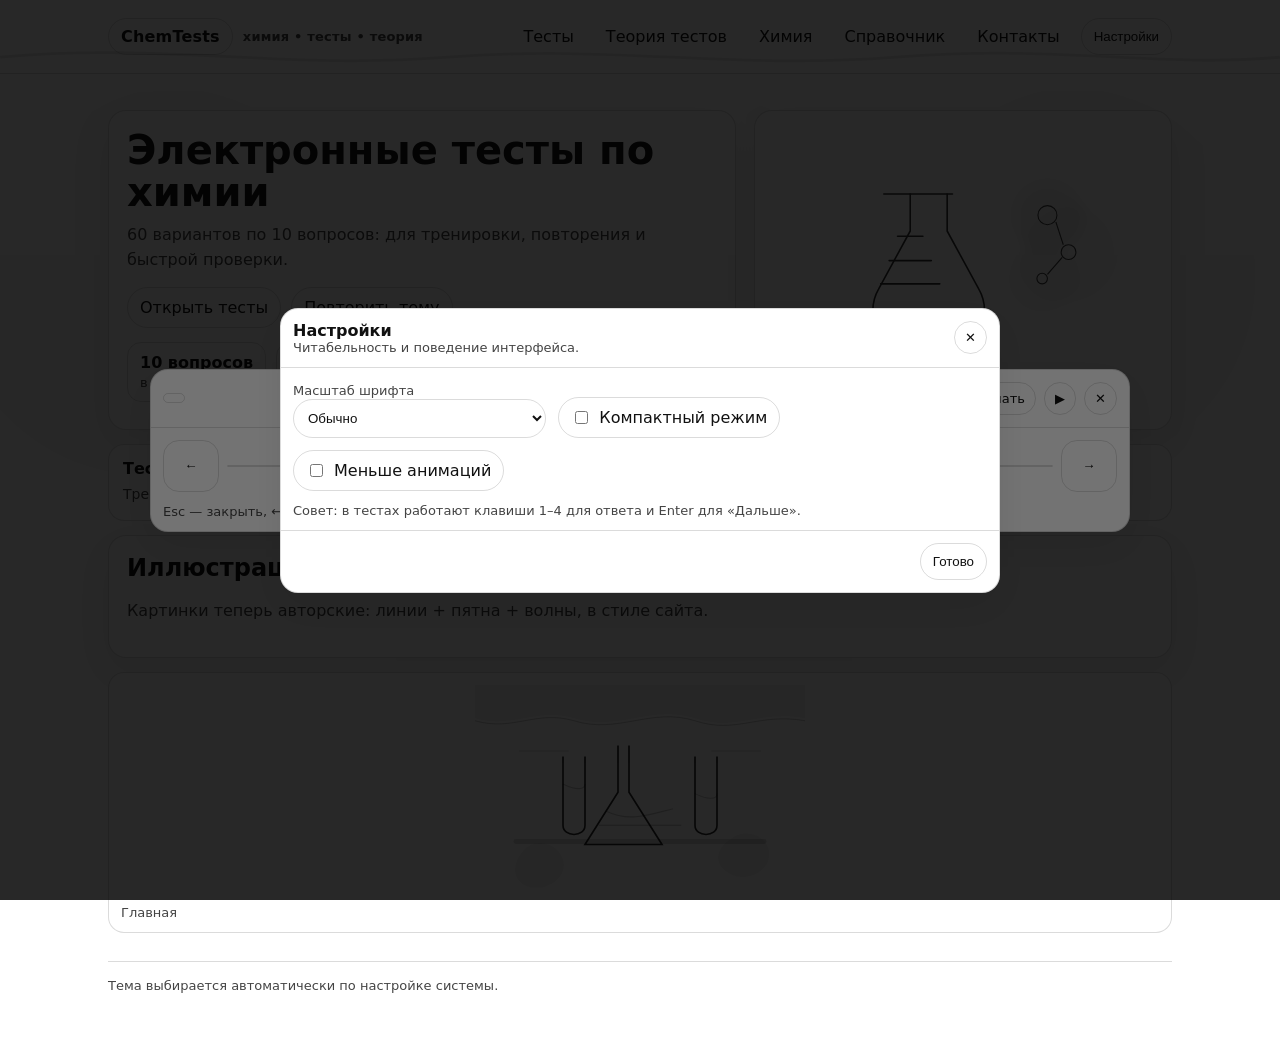
==== index.html @ afcd8334 "Remove gallery from navigation; replace real photos with custom ink+wave SVG illustrations; add UI s" ====
<!doctype html>
<html lang="ru">
<head>
  <meta charset="utf-8"/>
  <meta name="viewport" content="width=device-width,initial-scale=1"/>
  <title>Электронные тесты по химии</title>
  <link rel="manifest" href="./manifest.webmanifest"/>
  <link rel="stylesheet" href="./assets/css/styles.css"/>
  <link rel="icon" href="./assets/icons/favicon.svg" type="image/svg+xml"/>
  <meta name="description" content="Тесты по химии: короткие тренировки и контрольные варианты."/>
</head>
<body data-ink="a">
  <header class="nav">
    <div class="container nav-inner">
      <a class="brand" href="./index.html" aria-label="На главную">
        <span class="pill">ChemTests</span>
        <span class="small">химия • тесты • теория</span>
      </a>

      <nav class="navlinks" aria-label="Навигация">
        <a href="./tests.html">Тесты</a>
        <a href="./theory-tests.html">Теория тестов</a>
        <a href="./chemistry.html">Химия</a>
        <a href="./glossary.html">Справочник</a>
        <a href="./contact.html">Контакты</a>
      </nav>
    </div>
  </header>

  <main class="container">
    <section class="hero">
      <div class="card">
        <div class="card-pad">
          <h1 class="h1">Электронные тесты по химии</h1>
          <p class="lead">60 вариантов по 10 вопросов: для тренировки, повторения и быстрой проверки.</p>

          <div class="form-actions">
            <a class="btn" href="./tests.html">Открыть тесты</a>
            <a class="btn btn-ghost" href="./chemistry.html">Повторить тему</a>
          </div>

          <div class="kpis" aria-label="Что внутри">
            <div class="kpi"><b>10 вопросов</b><span class="small">в каждом тесте</span></div>
            <div class="kpi"><b>Экзамен‑режим</b><span class="small">без подсказок</span></div>
            <div class="kpi"><b>Прогресс</b><span class="small">сохраняется в браузере</span></div>
          </div>
        </div>
      </div>

      <div class="card hero-visual" aria-hidden="true">
        <div class="card-pad">
          <img class="hero-ill" src="./assets/img/hero-lab.svg" alt=""/>
        </div>
      </div>
    </section>

    <section class="grid" aria-label="Разделы">
      <a class="tile tile-link" href="./tests.html">
        <h3>Тесты</h3>
        <p>Тренировка и экзамен, хоткеи 1–4 и Enter.</p>
      </a>
      <a class="tile tile-link" href="./theory-tests.html">
        <h3>Теория тестов</h3>
        <p>Коротко о том, как делать задания.</p>
      </a>
      <a class="tile tile-link" href="./glossary.html">
        <h3>Справочник</h3>
        <p>Определения и быстрые подсказки.</p>
      </a>
    </section>

    <div class="card" style="margin-top:14px">
      <div class="card-pad">
        <h2>Иллюстрация</h2>
        <p>Картинки теперь авторские: линии + пятна + волны, в стиле сайта.</p>
      </div>
    </div>

    <section class="gallery is-single" style="margin-top:14px" aria-label="Иллюстрация на странице">
      <figure class="imgcard">
        <img class="illus" src="./assets/img/illus/index.svg" alt="Иллюстрация: лаборатория"/>
        <figcaption class="small">Главная</figcaption>
      </figure>
    </section>

    <div class="footer">
      <hr class="sep"/>
      <div class="small">Тема выбирается автоматически по настройке системы.</div>
    </div>
  </main>

  <script type="module">
    import "./assets/js/prefs.js";
    import { wirePWA } from "./assets/js/app.js";
    wirePWA();
  </script>
</body>
</html>
---- assets/css/styles.css ----
:root{
  --bg:#ffffff;
  --card:#ffffff;
  --text:#111111;
  --muted:#444444;
  --border: rgba(0,0,0,.14);
  --shadow: 0 14px 40px rgba(0,0,0,.08);
  --radius: 18px;
  --max: 1100px;
  --font-scale: 1;
  --focus: rgba(0,0,0,.92);
  color-scheme: light;
}

[data-theme="dark"]{
  --bg:#000000;
  --card:#0f0f10;
  --text:#ffffff;
  --muted:#cfcfcf;
  --border: rgba(255,255,255,.14);
  --shadow: 0 14px 40px rgba(0,0,0,.55);
  --focus: rgba(255,255,255,.92);
  color-scheme: dark;
}

*{box-sizing:border-box}
html{font-size: calc(16px * var(--font-scale));}
html,body{margin:0;padding:0;font-family:system-ui,-apple-system,Segoe UI,Roboto,Ubuntu,Cantarell,Arial}

body{background: var(--bg);color:var(--text);position: relative;}

body::before{
  content:"";
  position: fixed;
  inset: 0;
  z-index: -1;
  pointer-events: none;
  background-repeat: repeat;
  background-size: 900px 700px;
  opacity: .22;
}

body[data-ink="a"]::before{ background-image: url("../img/ink-bg-a-light.svg"); }
body[data-ink="b"]::before{ background-image: url("../img/ink-bg-b-light.svg"); }
body[data-ink="c"]::before{ background-image: url("../img/ink-bg-c-light.svg"); }
body:not([data-ink])::before{ background-image: url("../img/ink-bg-a-light.svg"); }

[data-theme="dark"] body[data-ink="a"]::before{ background-image: url("../img/ink-bg-a-dark.svg"); }
[data-theme="dark"] body[data-ink="b"]::before{ background-image: url("../img/ink-bg-b-dark.svg"); }
[data-theme="dark"] body[data-ink="c"]::before{ background-image: url("../img/ink-bg-c-dark.svg"); }
[data-theme="dark"] body:not([data-ink])::before{ background-image: url("../img/ink-bg-a-dark.svg"); }

a{color:inherit;text-decoration:none}
.container{max-width:var(--max);margin:0 auto;padding:18px}

:focus-visible{outline: 3px solid var(--focus);outline-offset: 3px;border-radius: 12px;}

@media (prefers-reduced-motion: reduce){
  *{ animation: none !important; transition: none !important; }
  html{ scroll-behavior: auto; }
}
[data-motion="reduce"] *{ animation:none !important; transition:none !important; }

.nav{position: sticky; top: 0; z-index: 50;background: var(--bg);border-bottom: 1px solid var(--border);overflow:hidden;}
.nav::before{
  content:"";
  position:absolute;
  left:0;right:0;bottom:-1px;
  height: 56px;
  pointer-events:none;
  background-image: url("../img/header-wave-light.svg");
  background-repeat:no-repeat;
  background-position: center bottom;
  background-size: 100% 100%;
  opacity: .85;
}
[data-theme="dark"] .nav::before{ background-image: url("../img/header-wave-dark.svg"); }
.nav-inner{display:flex;gap:14px;align-items:center;justify-content:space-between;position:relative;z-index:1}
.brand{display:flex;gap:10px;align-items:center;font-weight:800;letter-spacing:.2px}
.pill{padding:8px 12px;border:1px solid var(--border);border-radius:999px;background:transparent}

.navlinks{display:flex;flex-wrap:wrap;gap:10px;justify-content:flex-end;align-items:center}
.navlinks a{padding:8px 10px;border-radius:999px;border:1px solid transparent}
.navlinks a:hover{border-color:var(--border);background:transparent}

.btn{cursor:pointer;border:1px solid var(--border);background: transparent;color:var(--text);padding:10px 12px;border-radius:999px;}
.btn:hover{border-color: rgba(0,0,0,.25);}
[data-theme="dark"] .btn:hover{border-color: rgba(255,255,255,.28);}
.btn:active{transform: translateY(1px)}
.btn-ghost{background:transparent}

.select{padding:10px 10px;border-radius: 999px;border:1px solid var(--border);background: transparent;color: var(--text);}

.card{background: var(--card);border:1px solid var(--border);box-shadow: var(--shadow);border-radius: var(--radius);overflow:hidden;}
.card-pad{padding:18px}

.h1{font-size: 40px; line-height: 1.05; margin: 0 0 10px}
.lead{color:var(--muted);margin:0 0 14px;font-size:16px;line-height:1.55}

.kpis{display:flex;gap:10px;flex-wrap:wrap;margin-top:14px}
.kpi{padding:10px 12px;border:1px solid var(--border);border-radius:14px;background:transparent}
.kpi b{display:block}

.hero{margin-top:18px;display:grid; grid-template-columns: 1.2fr .8fr; gap:18px;}
.hero-visual{min-height: 320px;display:flex;align-items:center;justify-content:center}
.hero-ill{max-width:100%;height:auto;opacity:.95}

.grid{display:grid;grid-template-columns: repeat(3, 1fr);gap:14px;margin-top:14px}
.tile{padding:14px;border:1px solid var(--border);border-radius: 16px;background: var(--card)}
.tile h3{margin:0 0 6px;font-size:16px}
.tile p{margin:0;color:var(--muted);font-size:14px;line-height:1.55}
.tile-link{display:block}
.tile-link:hover{border-color: rgba(0,0,0,.25)}
[data-theme="dark"] .tile-link:hover{border-color: rgba(255,255,255,.28)}

.footer{margin:28px 0 40px;color:var(--muted);font-size:13px}
hr.sep{border:0;border-top:1px solid var(--border);margin:16px 0}

h2{margin:0 0 10px}
p{color:var(--muted);line-height:1.6}
ul{margin:8px 0 0 18px;color:var(--muted);line-height:1.7}

input, textarea, select{width:100%;padding:12px 12px;border-radius: 14px;border:1px solid var(--border);background: transparent;color: var(--text);outline:none;}
textarea{min-height:120px;resize:vertical}

.form-row{display:grid;grid-template-columns: 1fr 1fr;gap:12px}
.form-actions{display:flex;gap:10px;flex-wrap:wrap;margin-top:10px}

.quiz{display:grid; grid-template-columns: .9fr 1.1fr; gap:14px;}
.quiz-list .item{padding:12px;border:1px solid var(--border);border-radius: 16px;background: var(--card);cursor:pointer;margin-bottom:10px;}
.quiz-list .item:hover{border-color: rgba(0,0,0,.25)}
[data-theme="dark"] .quiz-list .item:hover{border-color: rgba(255,255,255,.28)}

.tag{display:inline-block;padding:4px 8px;border-radius:999px;border:1px solid var(--border);color:var(--muted);font-size:12px}
.qtitle{margin:0 0 8px;color:var(--text)}

.answer{display:block;margin:8px 0;padding:10px 12px;border:1px solid var(--border);border-radius:14px;background:transparent;cursor:pointer;}
.answer:hover{border-color: rgba(0,0,0,.25)}
[data-theme="dark"] .answer:hover{border-color: rgba(255,255,255,.28)}
.answer input{width:auto;margin-right:8px}

.small{font-size:13px;color:var(--muted)}
.hidden{display:none}

.callout{margin-top:12px;padding:12px;border-radius: 14px;border:1px solid var(--border);background: var(--card)}

.gallery{display:grid; grid-template-columns: repeat(3, 1fr); gap:12px;}
.gallery.is-single{grid-template-columns: 1fr;}
.imgcard{margin:0;padding:12px;border-radius: 16px;border:1px solid var(--border);background: var(--card);position:relative;cursor:pointer;}
.imgcard img{width:100%;height:220px;object-fit:contain;display:block}
.imgcard img.photo{object-fit:cover}
.imgcard.is-fav::after{content:"★";position:absolute;top:10px;right:10px;border:1px solid var(--border);border-radius:999px;padding:2px 8px;background: var(--bg);color: var(--text);}

.imgcard img.illus{object-fit:contain;}
[data-theme="dark"] .imgcard img.illus{filter: invert(1) hue-rotate(180deg);}

.modal-open{overflow:hidden}
.lightbox{position:fixed;inset:0;z-index:200;display:grid;place-items:center;padding:18px;}
.lightbox-backdrop{position:absolute;inset:0;background: rgba(0,0,0,.65);}
.lightbox-card{position:relative;width:min(980px, 100%);border-radius: 18px;border:1px solid var(--border);background: var(--card);box-shadow: var(--shadow);overflow:hidden;}
.lightbox-toolbar{display:flex;gap:10px;align-items:center;justify-content:space-between;padding:12px;border-bottom:1px solid var(--border);}
.lightbox-meta{display:flex;gap:10px;align-items:center;min-width:0}
.lightbox-count{border:1px solid var(--border);border-radius:999px;padding:4px 10px;font-size:12px;color:var(--muted);white-space:nowrap}
.lightbox-caption{color:var(--muted);font-size:13px;overflow:hidden;text-overflow:ellipsis;white-space:nowrap;max-width: 50vw}
.lightbox-actions{display:flex;gap:8px;align-items:center}
.iconbtn{border:1px solid var(--border);background: transparent;color:var(--text);padding:8px 10px;border-radius:999px;cursor:pointer;font-size:13px;}
.iconbtn.is-on{border-color: rgba(0,0,0,.35)}
[data-theme="dark"] .iconbtn.is-on{border-color: rgba(255,255,255,.35)}
.lightbox-body{display:grid;grid-template-columns: 56px 1fr 56px;align-items:center;gap:8px;padding:12px;}
.lightbox-img{width:100%;max-height: 70vh;object-fit: contain;display:block;border-radius: 14px;border:1px solid var(--border);background: transparent}
.navbtn{border:1px solid var(--border);background: transparent;color:var(--text);padding:10px 0;border-radius:16px;cursor:pointer;height:52px;}
.lightbox-hint{padding:0 12px 12px}

/* Settings modal */
.settings{position:fixed;inset:0;z-index:210;display:grid;place-items:center;padding:18px;}
.settings-backdrop{position:absolute;inset:0;background: rgba(0,0,0,.55);}
.settings-card{position:relative;width:min(720px, 100%);border-radius: 18px;border:1px solid var(--border);background: var(--card);box-shadow: var(--shadow);overflow:hidden;}
.settings-head{display:flex;justify-content:space-between;gap:10px;align-items:center;padding:12px;border-bottom:1px solid var(--border);}
.settings-body{padding:12px;display:grid;gap:12px;}
.settings-row{display:flex;gap:12px;flex-wrap:wrap;align-items:flex-end}
.settings-inline{display:flex;gap:8px;align-items:center;padding:10px 12px;border:1px solid var(--border);border-radius:999px;}
.settings-inline input{width:auto}
.settings-foot{padding:12px;border-top:1px solid var(--border);display:flex;justify-content:flex-end}

/* Toast */
.toast{position:fixed;left:50%;bottom:18px;transform:translate(-50%, 14px);opacity:0;pointer-events:none;z-index:220;border:1px solid var(--border);background: var(--card);color: var(--text);padding:10px 14px;border-radius:999px;box-shadow: var(--shadow);transition: opacity .18s ease, transform .18s ease;}
.toast.show{opacity:1;transform:translate(-50%, 0);}

/* Compact */
html[data-compact="1"] .container{padding:12px}
html[data-compact="1"] .card-pad{padding:14px}
html[data-compact="1"] .grid{gap:10px}
html[data-compact="1"] .quiz{gap:10px}
html[data-compact="1"] .gallery{gap:10px}

@media (max-width: 960px){
  .hero{grid-template-columns: 1fr}
  .grid{grid-template-columns: 1fr}
  .quiz{grid-template-columns: 1fr}
  .gallery{grid-template-columns: 1fr}
  .form-row{grid-template-columns: 1fr}
  .lightbox-body{grid-template-columns: 44px 1fr 44px}
}
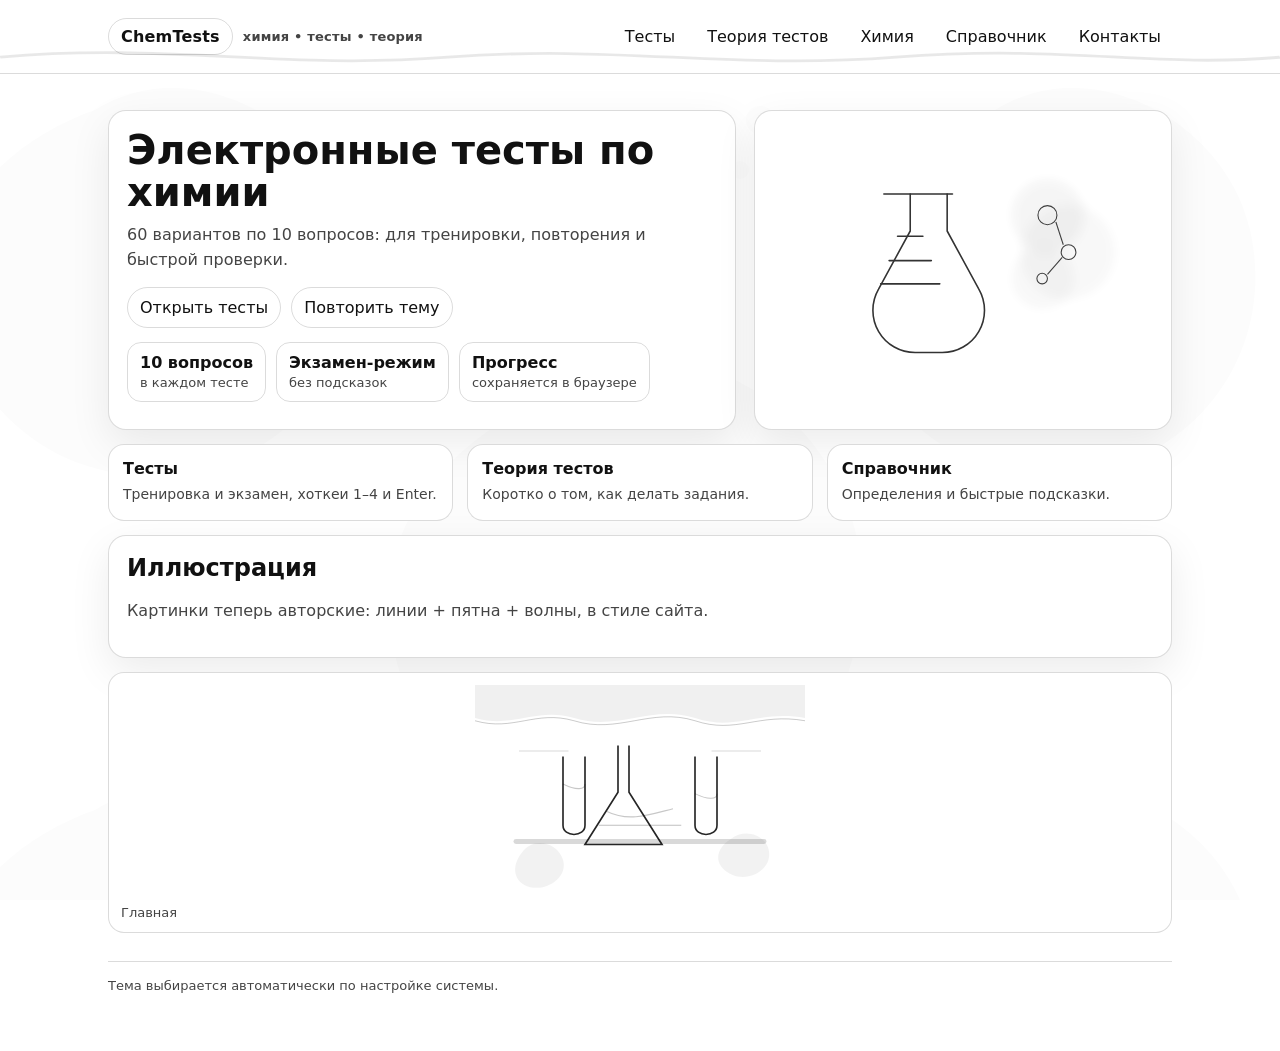
==== commit e3c11004: "Fix: support file:// open gracefully (no CORS spam, show message); load manifest and modules only on" ====
--- a/index.html
+++ b/index.html
@@ -4,7 +4,6 @@
   <meta charset="utf-8"/>
   <meta name="viewport" content="width=device-width,initial-scale=1"/>
   <title>Электронные тесты по химии</title>
-  <link rel="manifest" href="./manifest.webmanifest"/>
   <link rel="stylesheet" href="./assets/css/styles.css"/>
   <link rel="icon" href="./assets/icons/favicon.svg" type="image/svg+xml"/>
   <meta name="description" content="Тесты по химии: короткие тренировки и контрольные варианты."/>
@@ -27,7 +26,7 @@
     </div>
   </header>
 
-  <main class="container">
+  <main class="container" id="appRoot">
     <section class="hero">
       <div class="card">
         <div class="card-pad">
@@ -89,10 +88,37 @@
     </div>
   </main>
 
-  <script type="module">
-    import "./assets/js/prefs.js";
-    import { wirePWA } from "./assets/js/app.js";
-    wirePWA();
+  <script>
+    (async () => {
+      const proto = location.protocol;
+      const ok = proto === 'http:' || proto === 'https:';
+
+      if (!ok) {
+        const root = document.getElementById('appRoot') || document.body;
+        root.innerHTML = `
+          <div class="card" style="margin-top:18px">
+            <div class="card-pad">
+              <h1 style="margin:0 0 10px">Нужен запуск через сервер</h1>
+              <p class="lead">Ты открыл сайт как файл (<span class="tag">file://</span>), поэтому браузер блокирует модульные скрипты (CORS) и функции не работают.</p>
+              <div class="tile" style="margin-top:12px">
+                <b>Как правильно</b>
+                <div class="small" style="margin-top:8px">Открой через Live Server: <span class="tag">http://127.0.0.1:5500/index.html</span> (или свой порт).</div>
+              </div>
+            </div>
+          </div>
+        `;
+        return;
+      }
+
+      const m = document.createElement('link');
+      m.rel = 'manifest';
+      m.href = './manifest.webmanifest';
+      document.head.appendChild(m);
+
+      await import('./assets/js/prefs.js');
+      const { wirePWA } = await import('./assets/js/app.js');
+      wirePWA();
+    })();
   </script>
 </body>
 </html>
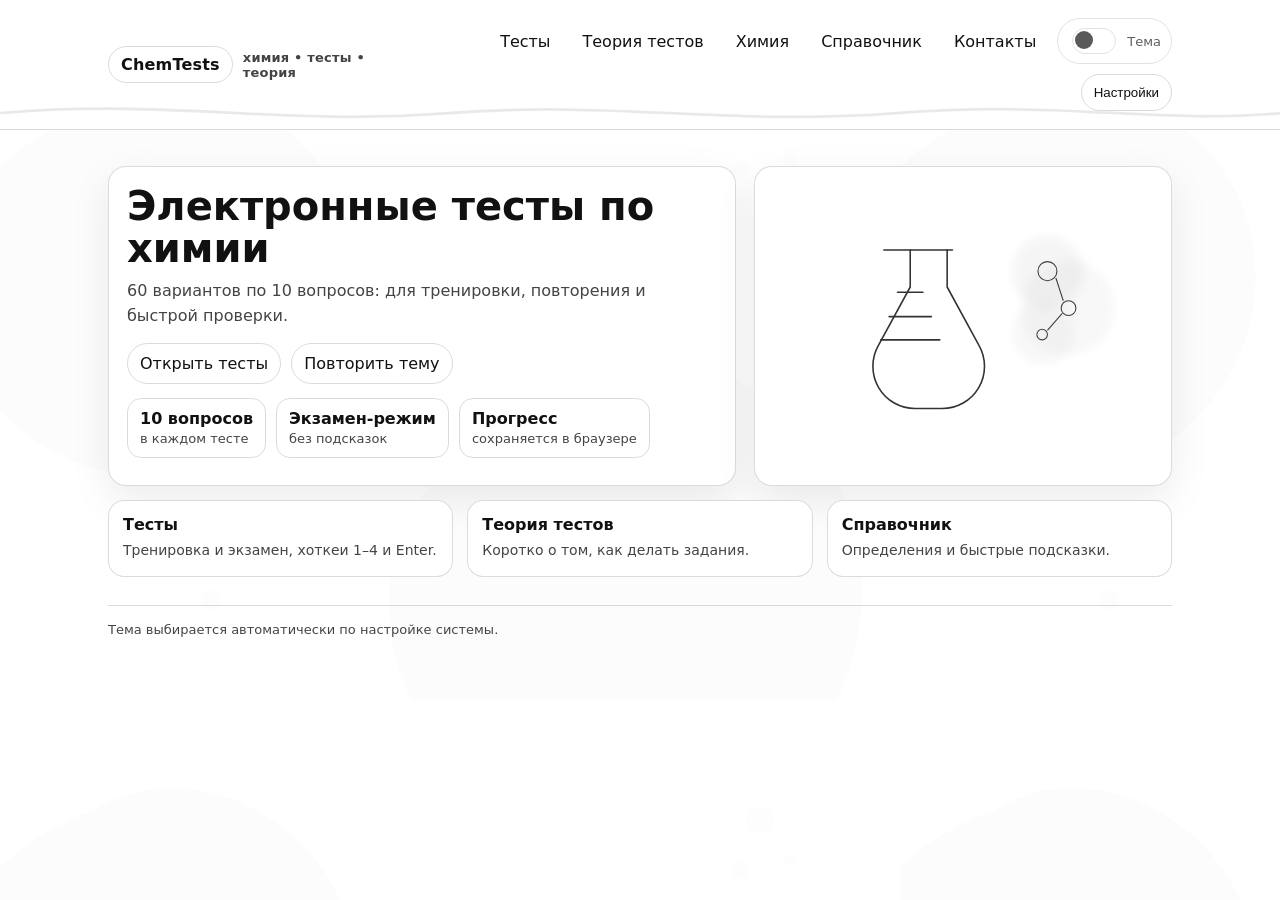
==== commit 123b375a: "Fix UI init + remove stray header char + restore full chemistry theory" ====
--- a/index.html
+++ b/index.html
@@ -68,20 +68,6 @@
       </a>
     </section>
 
-    <div class="card" style="margin-top:14px">
-      <div class="card-pad">
-        <h2>Иллюстрация</h2>
-        <p>Картинки теперь авторские: линии + пятна + волны, в стиле сайта.</p>
-      </div>
-    </div>
-
-    <section class="gallery is-single" style="margin-top:14px" aria-label="Иллюстрация на странице">
-      <figure class="imgcard">
-        <img class="illus" src="./assets/img/illus/index.svg" alt="Иллюстрация: лаборатория"/>
-        <figcaption class="small">Главная</figcaption>
-      </figure>
-    </section>
-
     <div class="footer">
       <hr class="sep"/>
       <div class="small">Тема выбирается автоматически по настройке системы.</div>
--- a/assets/css/styles.css
+++ b/assets/css/styles.css
@@ -83,6 +83,13 @@
 .navlinks a{padding:8px 10px;border-radius:999px;border:1px solid transparent}
 .navlinks a:hover{border-color:var(--border);background:transparent}
 
+/* Theme switch */
+.theme-switch{display:flex;gap:8px;align-items:center;padding:6px 10px;border-radius:999px;border:1px solid var(--border);background:transparent;}
+.theme-switch.is-auto{opacity:.85}
+.theme-toggle{appearance:none;-webkit-appearance:none;width:44px;height:24px;border-radius:999px;border:1px solid var(--border);background:transparent;position:relative;cursor:pointer;flex:0 0 auto;}
+.theme-toggle::after{content:"";position:absolute;top:2px;left:2px;width:18px;height:18px;border-radius:999px;background:var(--text);opacity:.82;transition: transform .18s ease;}
+.theme-toggle:checked::after{transform: translateX(20px);}
+
 .btn{cursor:pointer;border:1px solid var(--border);background: transparent;color:var(--text);padding:10px 12px;border-radius:999px;}
 .btn:hover{border-color: rgba(0,0,0,.25);}
 [data-theme="dark"] .btn:hover{border-color: rgba(255,255,255,.28);}
@@ -140,7 +147,7 @@
 .answer input{width:auto;margin-right:8px}
 
 .small{font-size:13px;color:var(--muted)}
-.hidden{display:none}
+.hidden{display:none !important}
 
 .callout{margin-top:12px;padding:12px;border-radius: 14px;border:1px solid var(--border);background: var(--card)}
 
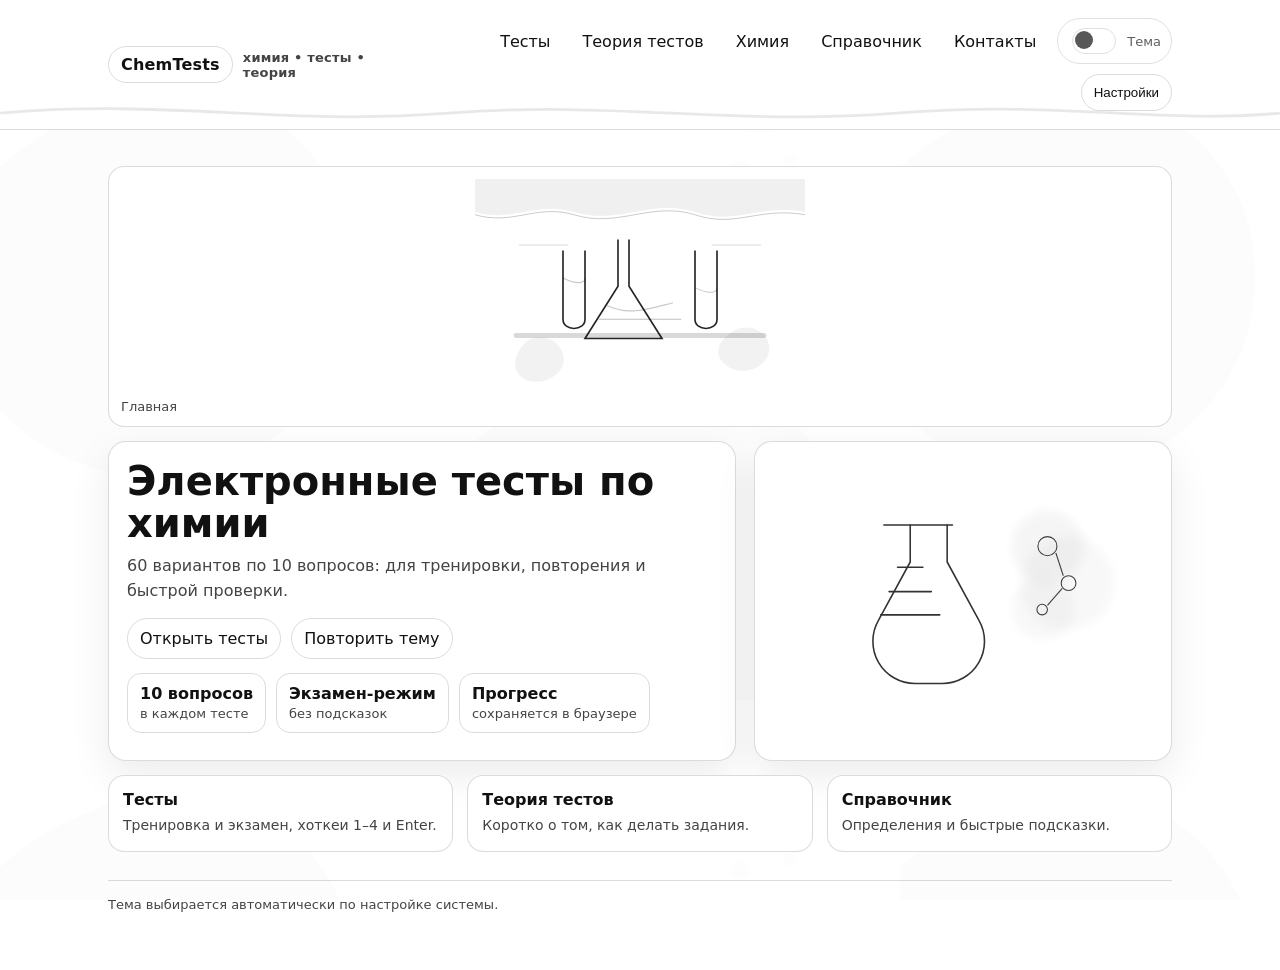
==== commit 4e2e3cc0: "Add top illustration back to main page" ====
--- a/index.html
+++ b/index.html
@@ -27,7 +27,14 @@
   </header>
 
   <main class="container" id="appRoot">
-    <section class="hero">
+    <section class="gallery is-single" style="margin-top:18px" aria-label="Иллюстрация">
+      <figure class="imgcard">
+        <img class="illus" src="./assets/img/illus/index.svg" alt="Иллюстрация: лаборатория"/>
+        <figcaption class="small">Главная</figcaption>
+      </figure>
+    </section>
+
+    <section class="hero" style="margin-top:14px">
       <div class="card">
         <div class="card-pad">
           <h1 class="h1">Электронные тесты по химии</h1>
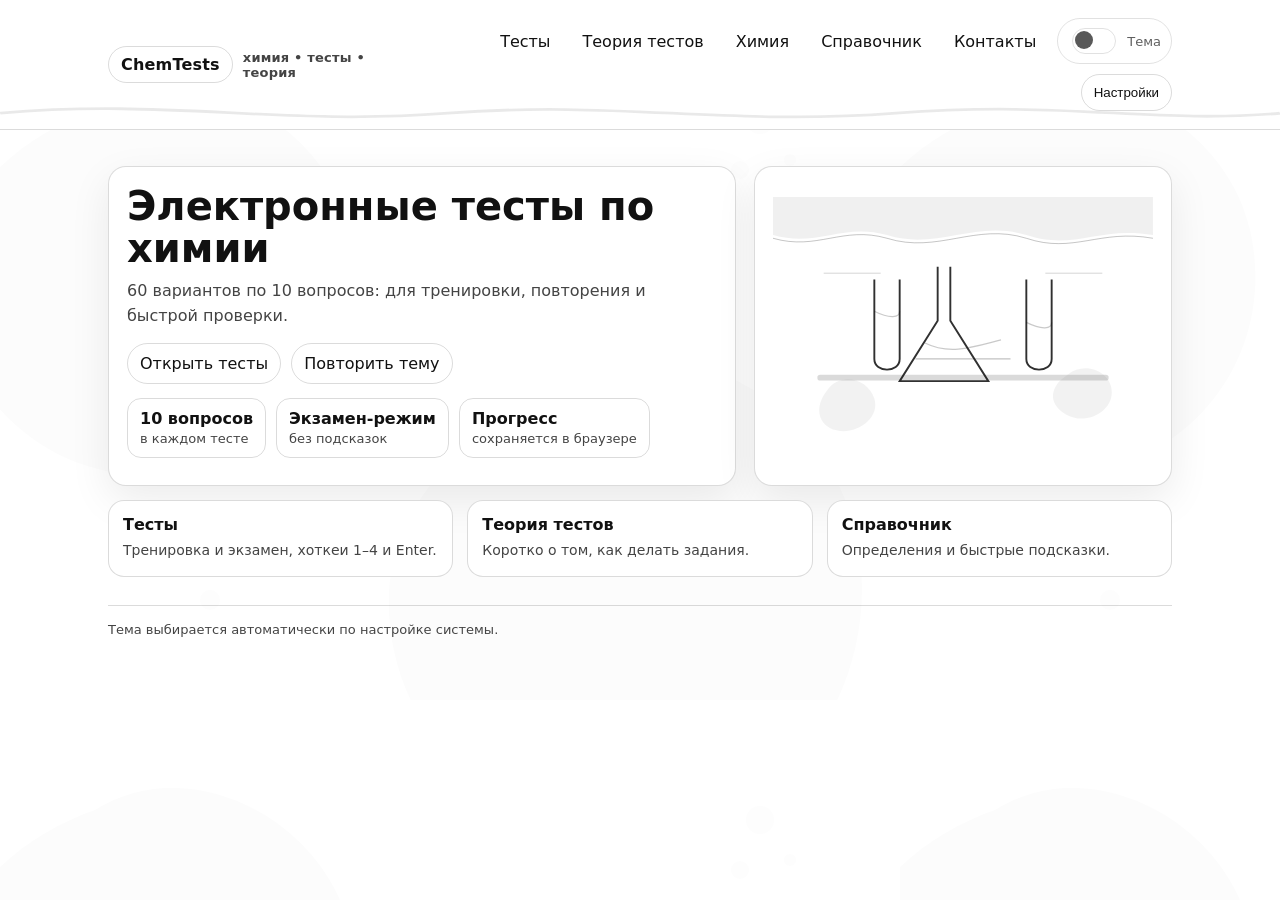
==== commit ab9e80de: "Move main illustration to side hero card" ====
--- a/index.html
+++ b/index.html
@@ -27,14 +27,7 @@
   </header>
 
   <main class="container" id="appRoot">
-    <section class="gallery is-single" style="margin-top:18px" aria-label="Иллюстрация">
-      <figure class="imgcard">
-        <img class="illus" src="./assets/img/illus/index.svg" alt="Иллюстрация: лаборатория"/>
-        <figcaption class="small">Главная</figcaption>
-      </figure>
-    </section>
-
-    <section class="hero" style="margin-top:14px">
+    <section class="hero">
       <div class="card">
         <div class="card-pad">
           <h1 class="h1">Электронные тесты по химии</h1>
@@ -53,9 +46,9 @@
         </div>
       </div>
 
-      <div class="card hero-visual" aria-hidden="true">
+      <div class="card hero-visual">
         <div class="card-pad">
-          <img class="hero-ill" src="./assets/img/hero-lab.svg" alt=""/>
+          <img class="hero-ill" src="./assets/img/illus/index.svg" alt="Иллюстрация: лаборатория"/>
         </div>
       </div>
     </section>
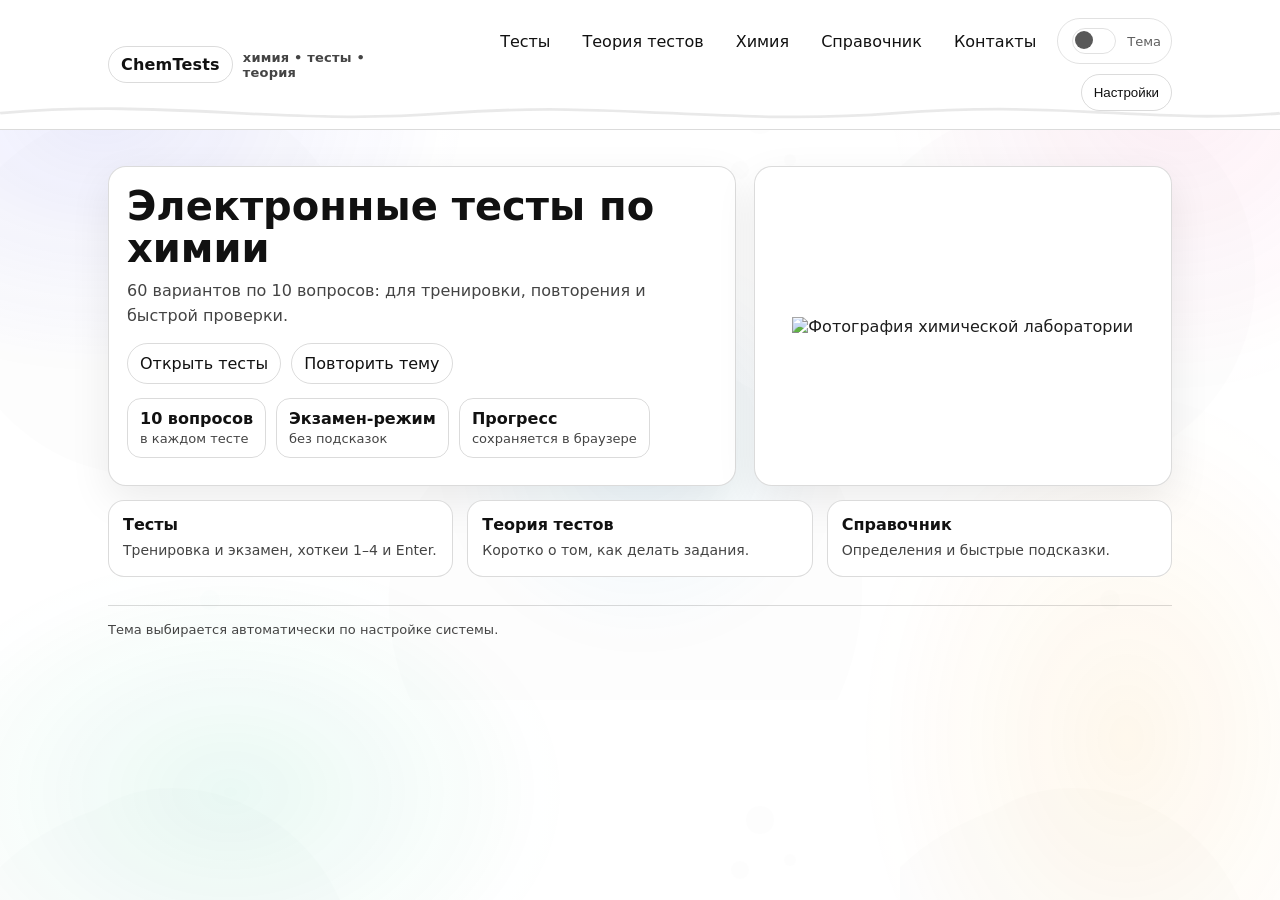
==== commit 00cbeb17: "feat(ui): replace SVG illustrations with Wikimedia photo URLs across pages" ====
--- a/index.html
+++ b/index.html
@@ -48,7 +48,7 @@
 
       <div class="card hero-visual">
         <div class="card-pad">
-          <img class="hero-ill" src="./assets/img/illus/index.svg" alt="Иллюстрация: лаборатория"/>
+          <img class="hero-ill" src="https://commons.wikimedia.org/wiki/Special:FilePath/Chemistry_Lab.jpg?width=1200" alt="Фотография химической лаборатории" loading="lazy"/>
         </div>
       </div>
     </section>
--- a/assets/css/styles.css
+++ b/assets/css/styles.css
@@ -10,6 +10,24 @@
   --font-scale: 1;
   --focus: rgba(0,0,0,.92);
   color-scheme: light;
+
+  /* ── Section accent colours (shared across all pages) ─── */
+  --c1:#6366f1; --c1a:rgba(99,102,241,.12);
+  --c2:#0ea5e9; --c2a:rgba(14,165,233,.12);
+  --c3:#10b981; --c3a:rgba(16,185,129,.12);
+  --c4:#f59e0b; --c4a:rgba(245,158,11,.12);
+  --c5:#ef4444; --c5a:rgba(239,68,68,.12);
+  --c6:#8b5cf6; --c6a:rgba(139,92,246,.12);
+  --c7:#ec4899; --c7a:rgba(236,72,153,.12);
+  --c8:#14b8a6; --c8a:rgba(20,184,166,.12);
+  --c9:#f97316; --c9a:rgba(249,115,22,.12);
+
+  /* ── Pastel blobs ─────────────────────────────────────── */
+  --blob1: radial-gradient(ellipse 520px 380px at 8% 12%,  rgba(99,102,241,.13) 0%, transparent 70%);
+  --blob2: radial-gradient(ellipse 420px 460px at 92% 8%,  rgba(236,72,153,.10) 0%, transparent 70%);
+  --blob3: radial-gradient(ellipse 480px 340px at 18% 88%, rgba(16,185,129,.10) 0%, transparent 70%);
+  --blob4: radial-gradient(ellipse 380px 500px at 88% 82%, rgba(245,158,11,.09) 0%, transparent 70%);
+  --blob5: radial-gradient(ellipse 320px 320px at 50% 50%, rgba(14,165,233,.07) 0%, transparent 65%);
 }
 
 [data-theme="dark"]{
@@ -21,14 +39,40 @@
   --shadow: 0 14px 40px rgba(0,0,0,.55);
   --focus: rgba(255,255,255,.92);
   color-scheme: dark;
+
+  --blob1: radial-gradient(ellipse 520px 380px at 8% 12%,  rgba(99,102,241,.09) 0%, transparent 70%);
+  --blob2: radial-gradient(ellipse 420px 460px at 92% 8%,  rgba(236,72,153,.07) 0%, transparent 70%);
+  --blob3: radial-gradient(ellipse 480px 340px at 18% 88%, rgba(16,185,129,.07) 0%, transparent 70%);
+  --blob4: radial-gradient(ellipse 380px 500px at 88% 82%, rgba(245,158,11,.06) 0%, transparent 70%);
+  --blob5: radial-gradient(ellipse 320px 320px at 50% 50%, rgba(14,165,233,.05) 0%, transparent 65%);
 }
 
 *{box-sizing:border-box}
 html{font-size: calc(16px * var(--font-scale));}
 html,body{margin:0;padding:0;font-family:system-ui,-apple-system,Segoe UI,Roboto,Ubuntu,Cantarell,Arial}
 
-body{background: var(--bg);color:var(--text);position: relative;}
-
+body{
+  background: var(--bg);
+  color:var(--text);
+  position: relative;
+}
+
+/* ── Pastel blobs layer ───────────────────────────────────── */
+body::after{
+  content: "";
+  position: fixed;
+  inset: 0;
+  z-index: -2;
+  pointer-events: none;
+  background:
+    var(--blob1),
+    var(--blob2),
+    var(--blob3),
+    var(--blob4),
+    var(--blob5);
+}
+
+/* ── Ink texture layer (on top of blobs) ─────────────────── */
 body::before{
   content:"";
   position: fixed;
@@ -37,7 +81,7 @@
   pointer-events: none;
   background-repeat: repeat;
   background-size: 900px 700px;
-  opacity: .22;
+  opacity: .14;
 }
 
 body[data-ink="a"]::before{ background-image: url("../img/ink-bg-a-light.svg"); }
@@ -112,6 +156,12 @@
 .hero-visual{min-height: 320px;display:flex;align-items:center;justify-content:center}
 .hero-ill{max-width:100%;height:auto;opacity:.95}
 
+img.illus, img.hero-ill{object-fit:contain;}
+[data-theme="dark"] img.illus,
+[data-theme="dark"] img.hero-ill{
+  filter: invert(1) hue-rotate(180deg);
+}
+
 .grid{display:grid;grid-template-columns: repeat(3, 1fr);gap:14px;margin-top:14px}
 .tile{padding:14px;border:1px solid var(--border);border-radius: 16px;background: var(--card)}
 .tile h3{margin:0 0 6px;font-size:16px}
@@ -120,6 +170,17 @@
 .tile-link:hover{border-color: rgba(0,0,0,.25)}
 [data-theme="dark"] .tile-link:hover{border-color: rgba(255,255,255,.28)}
 
+/* ── Tile accent colours (usable on any page) ─────────────── */
+.tile.t1{border-left: 3px solid var(--c1);} .tile.t1:hover{border-color:var(--c1); background:var(--c1a);}
+.tile.t2{border-left: 3px solid var(--c2);} .tile.t2:hover{border-color:var(--c2); background:var(--c2a);}
+.tile.t3{border-left: 3px solid var(--c3);} .tile.t3:hover{border-color:var(--c3); background:var(--c3a);}
+.tile.t4{border-left: 3px solid var(--c4);} .tile.t4:hover{border-color:var(--c4); background:var(--c4a);}
+.tile.t5{border-left: 3px solid var(--c5);} .tile.t5:hover{border-color:var(--c5); background:var(--c5a);}
+.tile.t6{border-left: 3px solid var(--c6);} .tile.t6:hover{border-color:var(--c6); background:var(--c6a);}
+.tile.t7{border-left: 3px solid var(--c7);} .tile.t7:hover{border-color:var(--c7); background:var(--c7a);}
+.tile.t8{border-left: 3px solid var(--c8);} .tile.t8:hover{border-color:var(--c8); background:var(--c8a);}
+.tile.t9{border-left: 3px solid var(--c9);} .tile.t9:hover{border-color:var(--c9); background:var(--c9a);}
+
 .footer{margin:28px 0 40px;color:var(--muted);font-size:13px}
 hr.sep{border:0;border-top:1px solid var(--border);margin:16px 0}
 
@@ -159,7 +220,6 @@
 .imgcard.is-fav::after{content:"★";position:absolute;top:10px;right:10px;border:1px solid var(--border);border-radius:999px;padding:2px 8px;background: var(--bg);color: var(--text);}
 
 .imgcard img.illus{object-fit:contain;}
-[data-theme="dark"] .imgcard img.illus{filter: invert(1) hue-rotate(180deg);}
 
 .modal-open{overflow:hidden}
 .lightbox{position:fixed;inset:0;z-index:200;display:grid;place-items:center;padding:18px;}
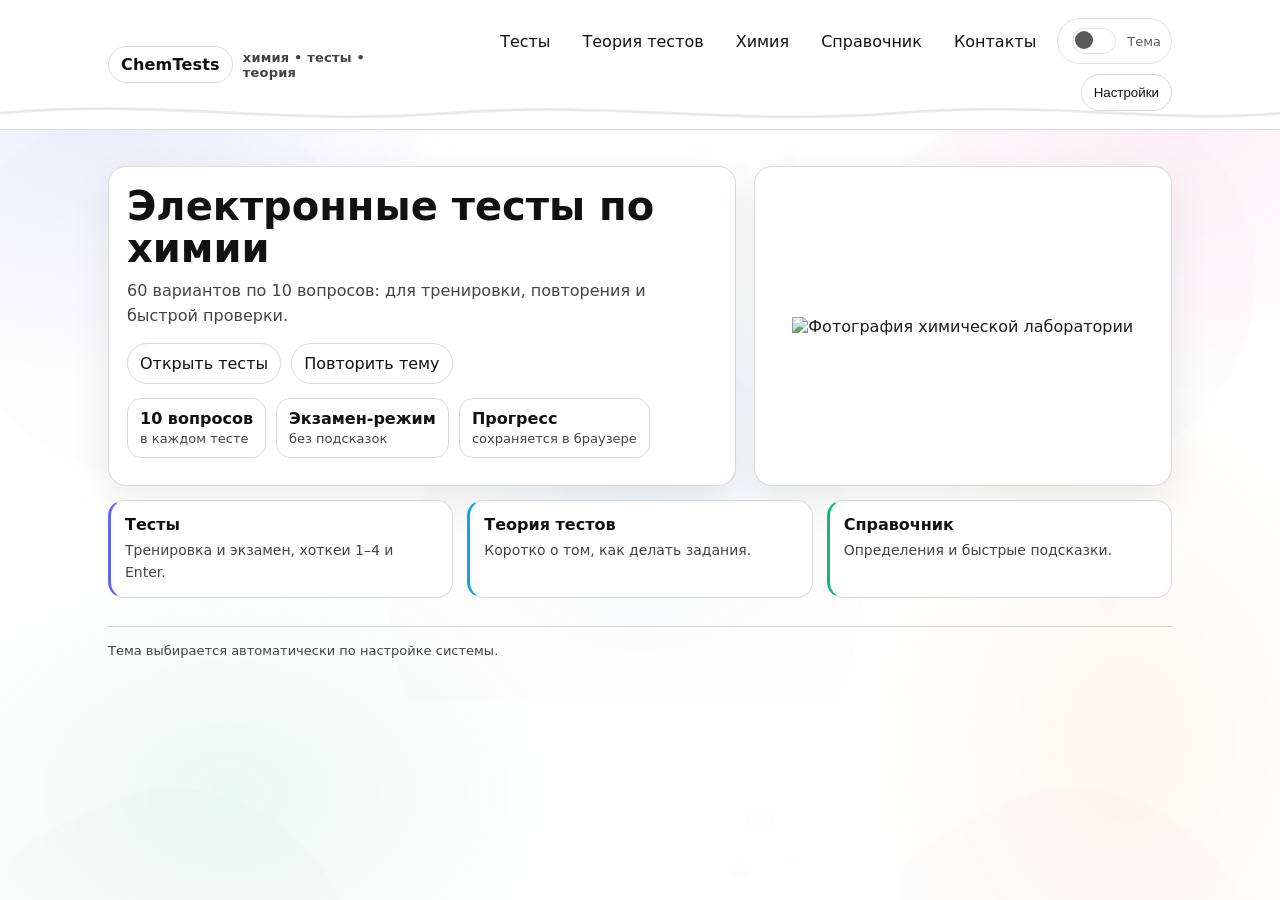
==== commit 2f34ffc5: "style(ui): add inline hero photos with text wrapping and colored tiles on non-glossary pages" ====
--- a/index.html
+++ b/index.html
@@ -54,15 +54,15 @@
     </section>
 
     <section class="grid" aria-label="Разделы">
-      <a class="tile tile-link" href="./tests.html">
+      <a class="tile tile-link t1" href="./tests.html">
         <h3>Тесты</h3>
         <p>Тренировка и экзамен, хоткеи 1–4 и Enter.</p>
       </a>
-      <a class="tile tile-link" href="./theory-tests.html">
+      <a class="tile tile-link t2" href="./theory-tests.html">
         <h3>Теория тестов</h3>
         <p>Коротко о том, как делать задания.</p>
       </a>
-      <a class="tile tile-link" href="./glossary.html">
+      <a class="tile tile-link t3" href="./glossary.html">
         <h3>Справочник</h3>
         <p>Определения и быстрые подсказки.</p>
       </a>
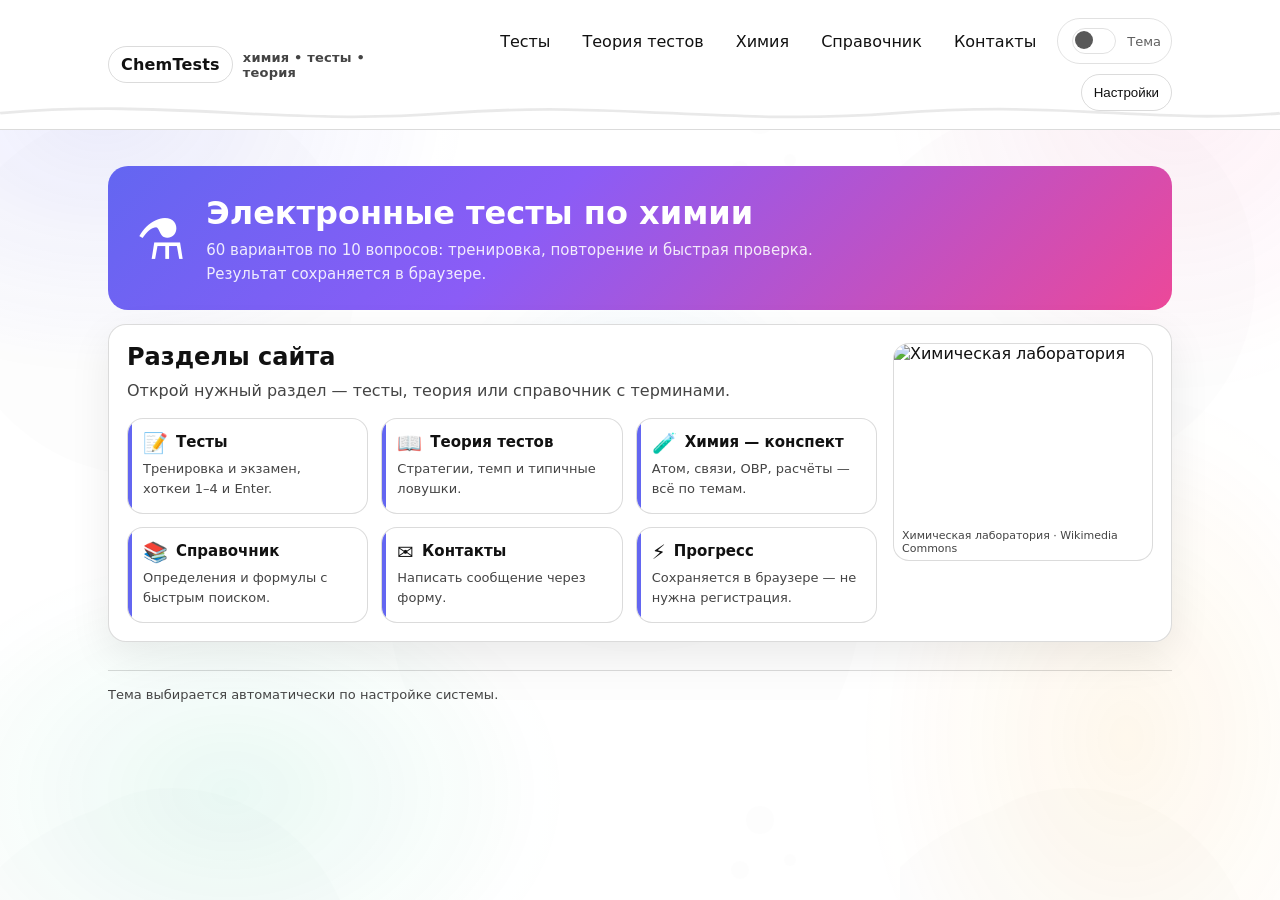
==== commit fe60f623: "style: apply glossary visual style (dtile, hero banner, side photo) to all pages" ====
--- a/index.html
+++ b/index.html
@@ -7,6 +7,58 @@
   <link rel="stylesheet" href="./assets/css/styles.css"/>
   <link rel="icon" href="./assets/icons/favicon.svg" type="image/svg+xml"/>
   <meta name="description" content="Тесты по химии: короткие тренировки и контрольные варианты."/>
+
+  <style>
+    :root{
+      --c1:#6366f1;--c1a:rgba(99,102,241,.12);
+      --c2:#0ea5e9;--c2a:rgba(14,165,233,.12);
+      --c3:#10b981;--c3a:rgba(16,185,129,.12);
+      --c4:#f59e0b;--c4a:rgba(245,158,11,.12);
+      --c5:#ef4444;--c5a:rgba(239,68,68,.12);
+      --c6:#8b5cf6;--c6a:rgba(139,92,246,.12);
+    }
+    .page-hero{
+      margin-top:18px;border-radius:20px;padding:28px 28px 24px;
+      background:linear-gradient(135deg,#6366f1 0%,#8b5cf6 40%,#ec4899 100%);
+      color:#fff;display:flex;gap:20px;align-items:center;flex-wrap:wrap;
+    }
+    .page-hero h1{margin:0 0 6px;font-size:32px;color:#fff;}
+    .page-hero p{margin:0;opacity:.88;font-size:15px;color:#fff;}
+    .page-hero-emoji{font-size:56px;line-height:1;}
+    .hero-photo-float{
+      float:right;width:min(260px,38%);margin:0 0 10px 16px;
+      border-radius:16px;overflow:hidden;
+      border:1px solid var(--border);background:var(--card);
+    }
+    .hero-photo-float img{display:block;width:100%;height:180px;object-fit:cover;}
+    .hero-photo-float figcaption{padding:5px 8px;font-size:11px;color:var(--muted);}
+    @media(max-width:960px){.hero-photo-float{float:none;width:100%;margin:0 0 10px;}}
+    .dtile{
+      padding:14px 15px;border-radius:16px;border:1px solid var(--border);
+      background:var(--card);transition:transform .15s,box-shadow .15s,border-color .15s;
+      position:relative;overflow:hidden;
+    }
+    .dtile:hover{transform:translateY(-2px);box-shadow:0 8px 28px rgba(0,0,0,.10);}
+    .dtile::before{content:"";position:absolute;left:0;top:0;bottom:0;width:4px;border-radius:4px 0 0 4px;}
+    .dtile-head{display:flex;align-items:center;gap:8px;margin-bottom:6px;}
+    .dtile-emoji{font-size:20px;line-height:1;flex-shrink:0;}
+    .dtile h3{margin:0;font-size:15px;line-height:1.3;}
+    .dtile p{margin:0;color:var(--muted);font-size:13px;line-height:1.55;}
+    .s1 .dtile::before{background:var(--c1);}.s1 .dtile:hover{border-color:var(--c1);background:var(--c1a);}
+    .s2 .dtile::before{background:var(--c2);}.s2 .dtile:hover{border-color:var(--c2);background:var(--c2a);}
+    .s3 .dtile::before{background:var(--c3);}.s3 .dtile:hover{border-color:var(--c3);background:var(--c3a);}
+    .s4 .dtile::before{background:var(--c4);}.s4 .dtile:hover{border-color:var(--c4);background:var(--c4a);}
+    .s5 .dtile::before{background:var(--c5);}.s5 .dtile:hover{border-color:var(--c5);background:var(--c5a);}
+    .s6 .dtile::before{background:var(--c6);}.s6 .dtile:hover{border-color:var(--c6);background:var(--c6a);}
+    .i1{background:rgba(99,102,241,.12);}.i2{background:rgba(14,165,233,.12);}.i3{background:rgba(16,185,129,.12);}
+    .i4{background:rgba(245,158,11,.12);}.i5{background:rgba(239,68,68,.12);}.i6{background:rgba(139,92,246,.12);}
+    .b1{background:#6366f1;}.b2{background:#0ea5e9;}.b3{background:#10b981;}
+    .b4{background:#f59e0b;}.b5{background:#ef4444;}.b6{background:#8b5cf6;}
+    .dict-grid{display:grid;grid-template-columns:repeat(3,1fr);gap:13px;}
+    @media(max-width:960px){.dict-grid{grid-template-columns:1fr;}}
+    .sect-icon{width:34px;height:34px;border-radius:10px;display:flex;align-items:center;justify-content:center;font-size:17px;flex-shrink:0;}
+    .sect-count{font-size:11px;color:#fff;border-radius:999px;padding:2px 8px;font-weight:600;}
+  </style>
 </head>
 <body data-ink="a">
   <header class="nav">
@@ -15,7 +67,6 @@
         <span class="pill">ChemTests</span>
         <span class="small">химия • тесты • теория</span>
       </a>
-
       <nav class="navlinks" aria-label="Навигация">
         <a href="./tests.html">Тесты</a>
         <a href="./theory-tests.html">Теория тестов</a>
@@ -27,46 +78,53 @@
   </header>
 
   <main class="container" id="appRoot">
-    <section class="hero">
-      <div class="card">
-        <div class="card-pad">
-          <h1 class="h1">Электронные тесты по химии</h1>
-          <p class="lead">60 вариантов по 10 вопросов: для тренировки, повторения и быстрой проверки.</p>
 
-          <div class="form-actions">
-            <a class="btn" href="./tests.html">Открыть тесты</a>
-            <a class="btn btn-ghost" href="./chemistry.html">Повторить тему</a>
-          </div>
+    <!-- Hero Banner -->
+    <div class="page-hero">
+      <div class="page-hero-emoji">⚗️</div>
+      <div>
+        <h1>Электронные тесты по химии</h1>
+        <p>60 вариантов по 10 вопросов: тренировка, повторение и быстрая проверка.<br>Результат сохраняется в браузере.</p>
+      </div>
+    </div>
 
-          <div class="kpis" aria-label="Что внутри">
-            <div class="kpi"><b>10 вопросов</b><span class="small">в каждом тесте</span></div>
-            <div class="kpi"><b>Экзамен‑режим</b><span class="small">без подсказок</span></div>
-            <div class="kpi"><b>Прогресс</b><span class="small">сохраняется в браузере</span></div>
+    <!-- Навигационные плитки -->
+    <div class="card" style="margin-top:14px">
+      <div class="card-pad">
+        <figure class="hero-photo-float">
+          <img src="https://commons.wikimedia.org/wiki/Special:FilePath/Chemistry_Lab.jpg?width=1200" alt="Химическая лаборатория" loading="lazy"/>
+          <figcaption>Химическая лаборатория · Wikimedia Commons</figcaption>
+        </figure>
+        <h2 style="margin:0 0 8px">Разделы сайта</h2>
+        <p class="lead">Открой нужный раздел — тесты, теория или справочник с терминами.</p>
+        <div class="dict-grid s1" style="margin-top:12px">
+          <a class="dtile" href="./tests.html" style="display:block">
+            <div class="dtile-head"><span class="dtile-emoji">📝</span><h3>Тесты</h3></div>
+            <p>Тренировка и экзамен, хоткеи 1–4 и Enter.</p>
+          </a>
+          <a class="dtile" href="./theory-tests.html" style="display:block">
+            <div class="dtile-head"><span class="dtile-emoji">📖</span><h3>Теория тестов</h3></div>
+            <p>Стратегии, темп и типичные ловушки.</p>
+          </a>
+          <a class="dtile" href="./chemistry.html" style="display:block">
+            <div class="dtile-head"><span class="dtile-emoji">🧪</span><h3>Химия — конспект</h3></div>
+            <p>Атом, связи, ОВР, расчёты — всё по темам.</p>
+          </a>
+          <a class="dtile" href="./glossary.html" style="display:block">
+            <div class="dtile-head"><span class="dtile-emoji">📚</span><h3>Справочник</h3></div>
+            <p>Определения и формулы с быстрым поиском.</p>
+          </a>
+          <a class="dtile" href="./contact.html" style="display:block">
+            <div class="dtile-head"><span class="dtile-emoji">✉️</span><h3>Контакты</h3></div>
+            <p>Написать сообщение через форму.</p>
+          </a>
+          <div class="dtile">
+            <div class="dtile-head"><span class="dtile-emoji">⚡</span><h3>Прогресс</h3></div>
+            <p>Сохраняется в браузере — не нужна регистрация.</p>
           </div>
         </div>
       </div>
-
-      <div class="card hero-visual">
-        <div class="card-pad">
-          <img class="hero-ill" src="https://commons.wikimedia.org/wiki/Special:FilePath/Chemistry_Lab.jpg?width=1200" alt="Фотография химической лаборатории" loading="lazy"/>
-        </div>
-      </div>
-    </section>
-
-    <section class="grid" aria-label="Разделы">
-      <a class="tile tile-link t1" href="./tests.html">
-        <h3>Тесты</h3>
-        <p>Тренировка и экзамен, хоткеи 1–4 и Enter.</p>
-      </a>
-      <a class="tile tile-link t2" href="./theory-tests.html">
-        <h3>Теория тестов</h3>
-        <p>Коротко о том, как делать задания.</p>
-      </a>
-      <a class="tile tile-link t3" href="./glossary.html">
-        <h3>Справочник</h3>
-        <p>Определения и быстрые подсказки.</p>
-      </a>
-    </section>
+    </div>
 
     <div class="footer">
       <hr class="sep"/>
@@ -76,31 +134,12 @@
 
   <script>
     (async () => {
-      const proto = location.protocol;
-      const ok = proto === 'http:' || proto === 'https:';
-
+      const ok = ['http:','https:'].includes(location.protocol);
       if (!ok) {
-        const root = document.getElementById('appRoot') || document.body;
-        root.innerHTML = `
-          <div class="card" style="margin-top:18px">
-            <div class="card-pad">
-              <h1 style="margin:0 0 10px">Нужен запуск через сервер</h1>
-              <p class="lead">Ты открыл сайт как файл (<span class="tag">file://</span>), поэтому браузер блокирует модульные скрипты (CORS) и функции не работают.</p>
-              <div class="tile" style="margin-top:12px">
-                <b>Как правильно</b>
-                <div class="small" style="margin-top:8px">Открой через Live Server: <span class="tag">http://127.0.0.1:5500/index.html</span> (или свой порт).</div>
-              </div>
-            </div>
-          </div>
-        `;
+        document.getElementById('appRoot').innerHTML = `<div class="card" style="margin-top:18px"><div class="card-pad"><h1 style="margin:0 0 10px">Нужен запуск через сервер</h1><p class="lead">Открой через Live Server: <span class="tag">http://127.0.0.1:5500/index.html</span></p></div></div>`;
         return;
       }
-
-      const m = document.createElement('link');
-      m.rel = 'manifest';
-      m.href = './manifest.webmanifest';
-      document.head.appendChild(m);
-
+      const m = document.createElement('link'); m.rel='manifest'; m.href='./manifest.webmanifest'; document.head.appendChild(m);
       await import('./assets/js/prefs.js');
       const { wirePWA } = await import('./assets/js/app.js');
       wirePWA();
